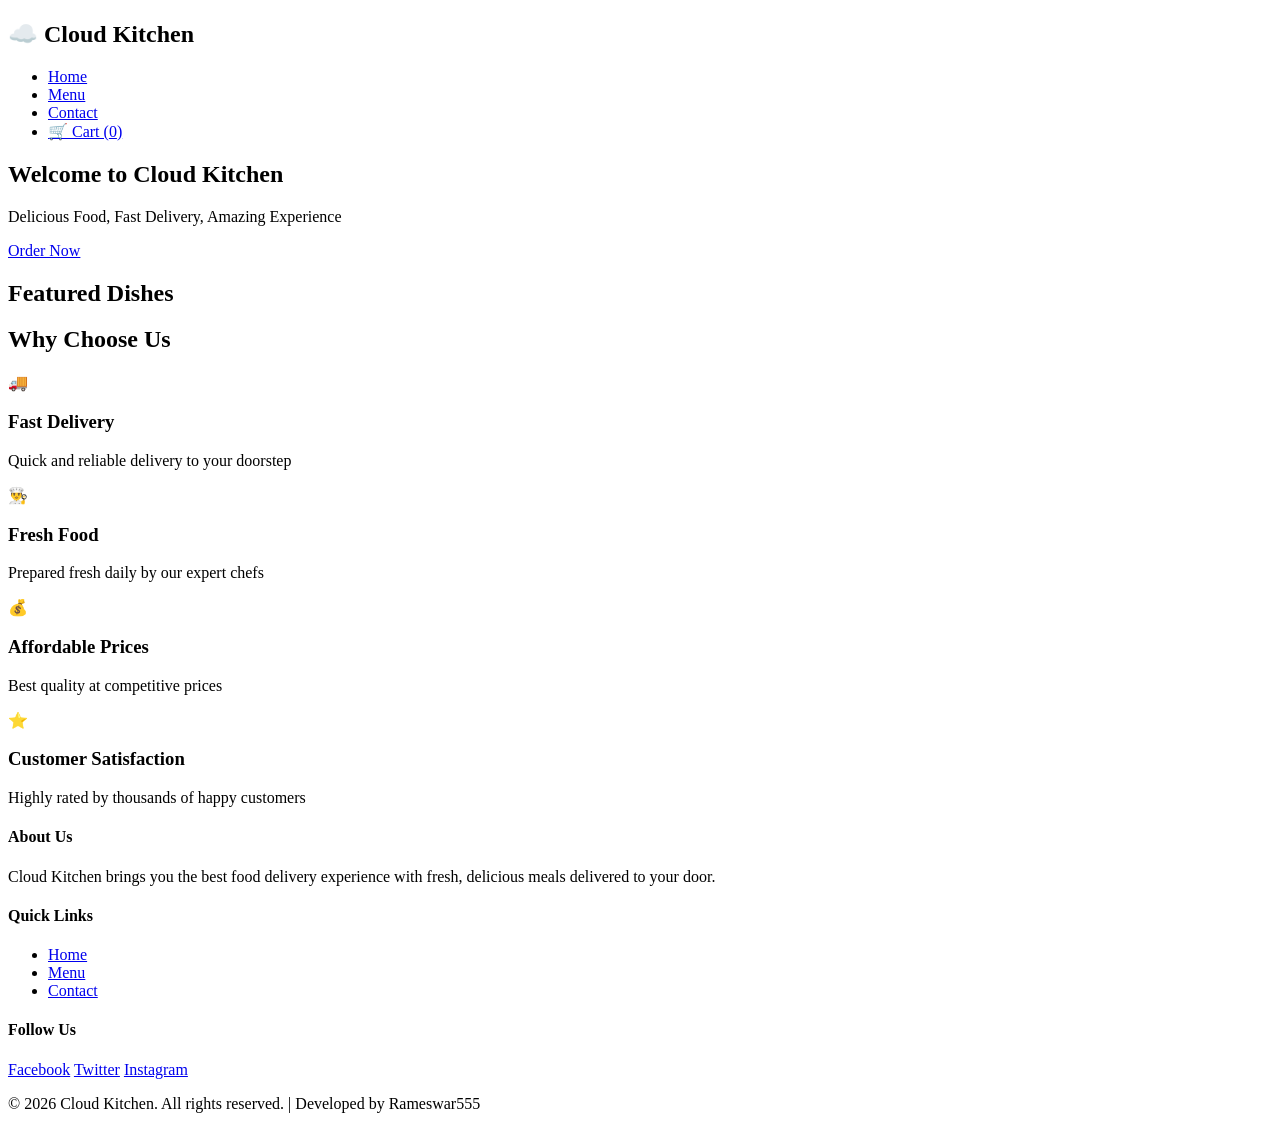
==== index.html @ 0c89e3d3 "Add index.html homepage" ====
<!DOCTYPE html>
<html lang="en">
<head>
    <meta charset="UTF-8">
    <meta name="viewport" content="width=device-width, initial-scale=1.0">
    <meta name="description" content="Cloud Kitchen - Order delicious food online with fast delivery">
    <title>Cloud Kitchen - Order Food Online</title>
    <link rel="stylesheet" href="css/styles.css">
    <link rel="stylesheet" href="css/responsive.css">
</head>
<body>
    <!-- Navigation -->
    <nav class="navbar">
        <div class="container">
            <div class="navbar-brand">
                <h1 class="logo">☁️ Cloud Kitchen</h1>
            </div>
            <ul class="nav-menu">
                <li><a href="index.html" class="active">Home</a></li>
                <li><a href="menu.html">Menu</a></li>
                <li><a href="contact.html">Contact</a></li>
                <li><a href="cart.html" class="cart-link">🛒 Cart (<span id="cart-count">0</span>)</a></li>
            </ul>
            <div class="hamburger">
                <span></span>
                <span></span>
                <span></span>
            </div>
        </div>
    </nav>

    <!-- Hero Section -->
    <section class="hero">
        <div class="hero-content">
            <h2>Welcome to Cloud Kitchen</h2>
            <p>Delicious Food, Fast Delivery, Amazing Experience</p>
            <a href="menu.html" class="btn btn-primary">Order Now</a>
        </div>
    </section>

    <!-- Featured Dishes -->
    <section class="featured">
        <div class="container">
            <h2 class="section-title">Featured Dishes</h2>
            <div class="dishes-grid" id="featured-dishes">
                <!-- Featured dishes will be loaded here by JavaScript -->
            </div>
        </div>
    </section>

    <!-- Why Choose Us -->
    <section class="why-us">
        <div class="container">
            <h2 class="section-title">Why Choose Us</h2>
            <div class="features-grid">
                <div class="feature-card">
                    <div class="feature-icon">🚚</div>
                    <h3>Fast Delivery</h3>
                    <p>Quick and reliable delivery to your doorstep</p>
                </div>
                <div class="feature-card">
                    <div class="feature-icon">👨‍🍳</div>
                    <h3>Fresh Food</h3>
                    <p>Prepared fresh daily by our expert chefs</p>
                </div>
                <div class="feature-card">
                    <div class="feature-icon">💰</div>
                    <h3>Affordable Prices</h3>
                    <p>Best quality at competitive prices</p>
                </div>
                <div class="feature-card">
                    <div class="feature-icon">⭐</div>
                    <h3>Customer Satisfaction</h3>
                    <p>Highly rated by thousands of happy customers</p>
                </div>
            </div>
        </div>
    </section>

    <!-- Footer -->
    <footer class="footer">
        <div class="container">
            <div class="footer-content">
                <div class="footer-section">
                    <h4>About Us</h4>
                    <p>Cloud Kitchen brings you the best food delivery experience with fresh, delicious meals delivered to your door.</p>
                </div>
                <div class="footer-section">
                    <h4>Quick Links</h4>
                    <ul>
                        <li><a href="index.html">Home</a></li>
                        <li><a href="menu.html">Menu</a></li>
                        <li><a href="contact.html">Contact</a></li>
                    </ul>
                </div>
                <div class="footer-section">
                    <h4>Follow Us</h4>
                    <div class="social-links">
                        <a href="#">Facebook</a>
                        <a href="#">Twitter</a>
                        <a href="#">Instagram</a>
                    </div>
                </div>
            </div>
            <div class="footer-bottom">
                <p>&copy; 2026 Cloud Kitchen. All rights reserved. | Developed by Rameswar555</p>
            </div>
        </div>
    </footer>

    <script src="js/utils.js"></script>
    <script src="js/main.js"></script>
</body>
</html>
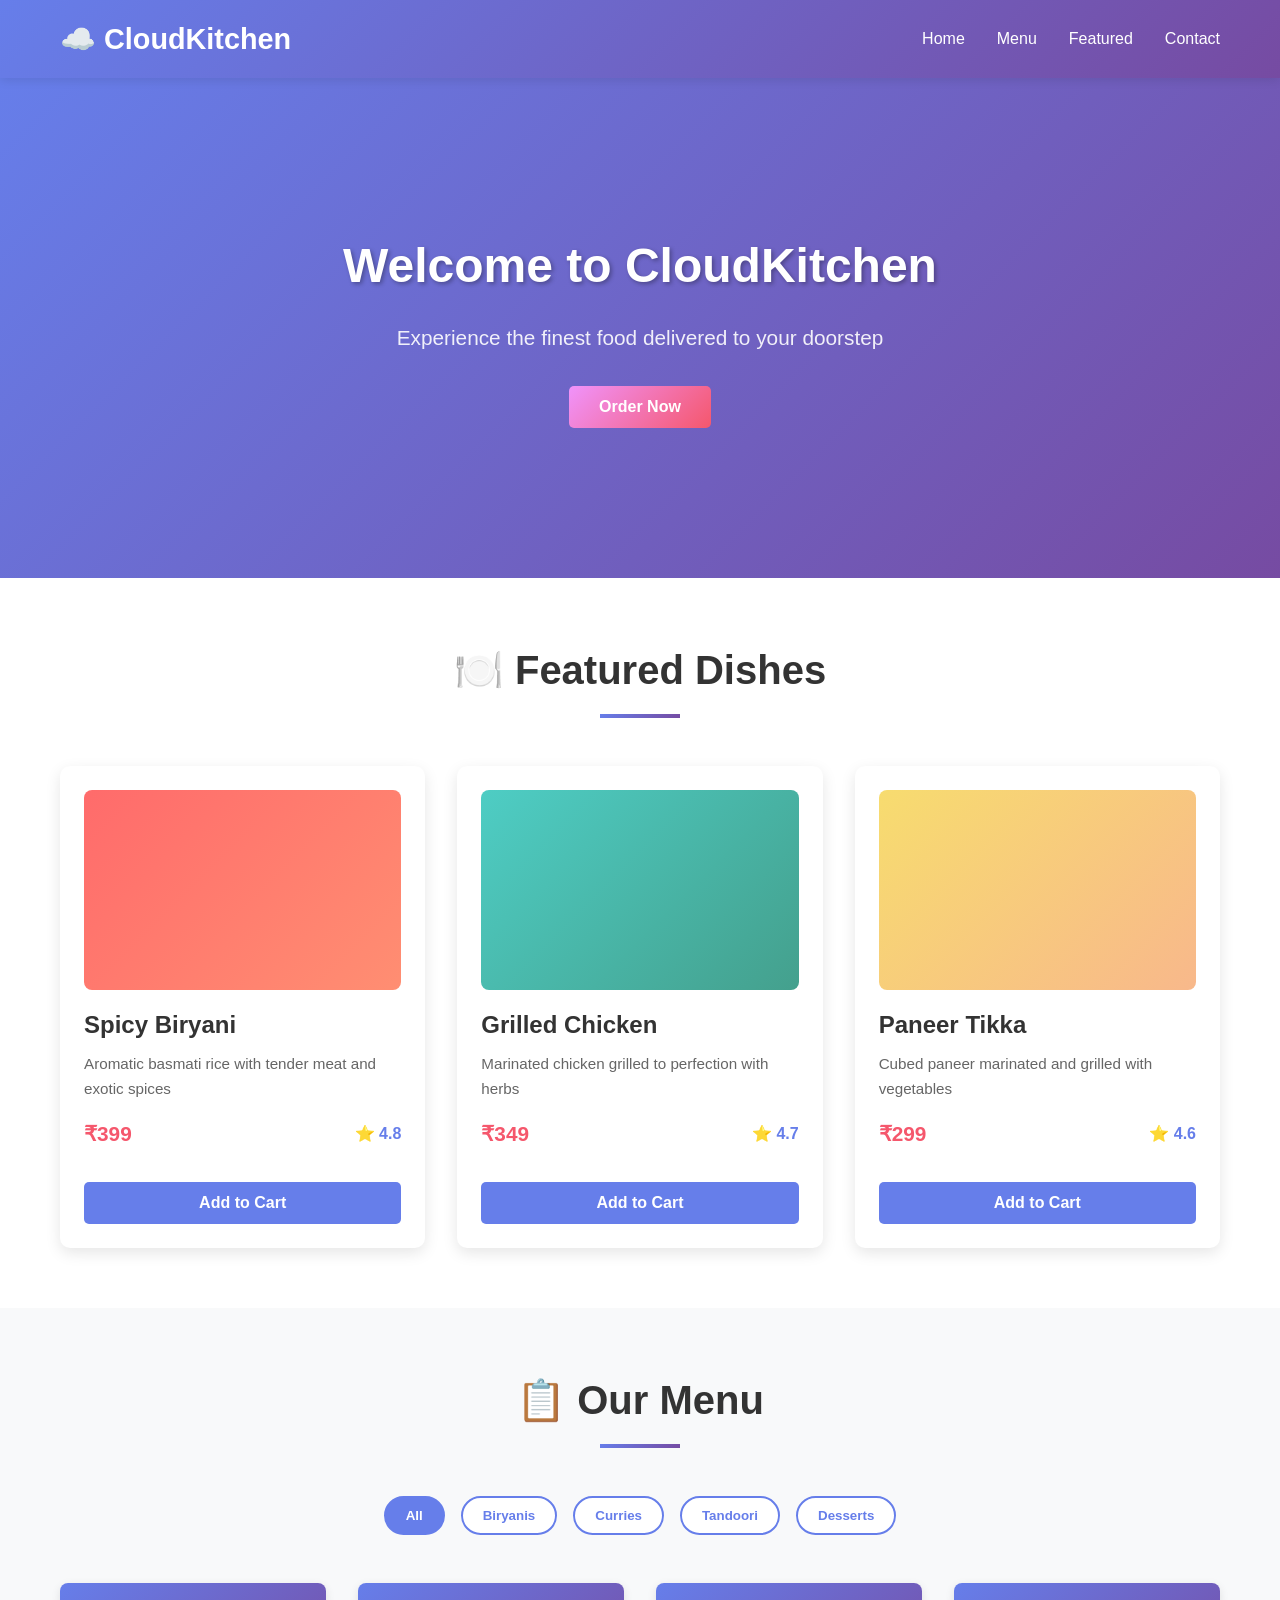
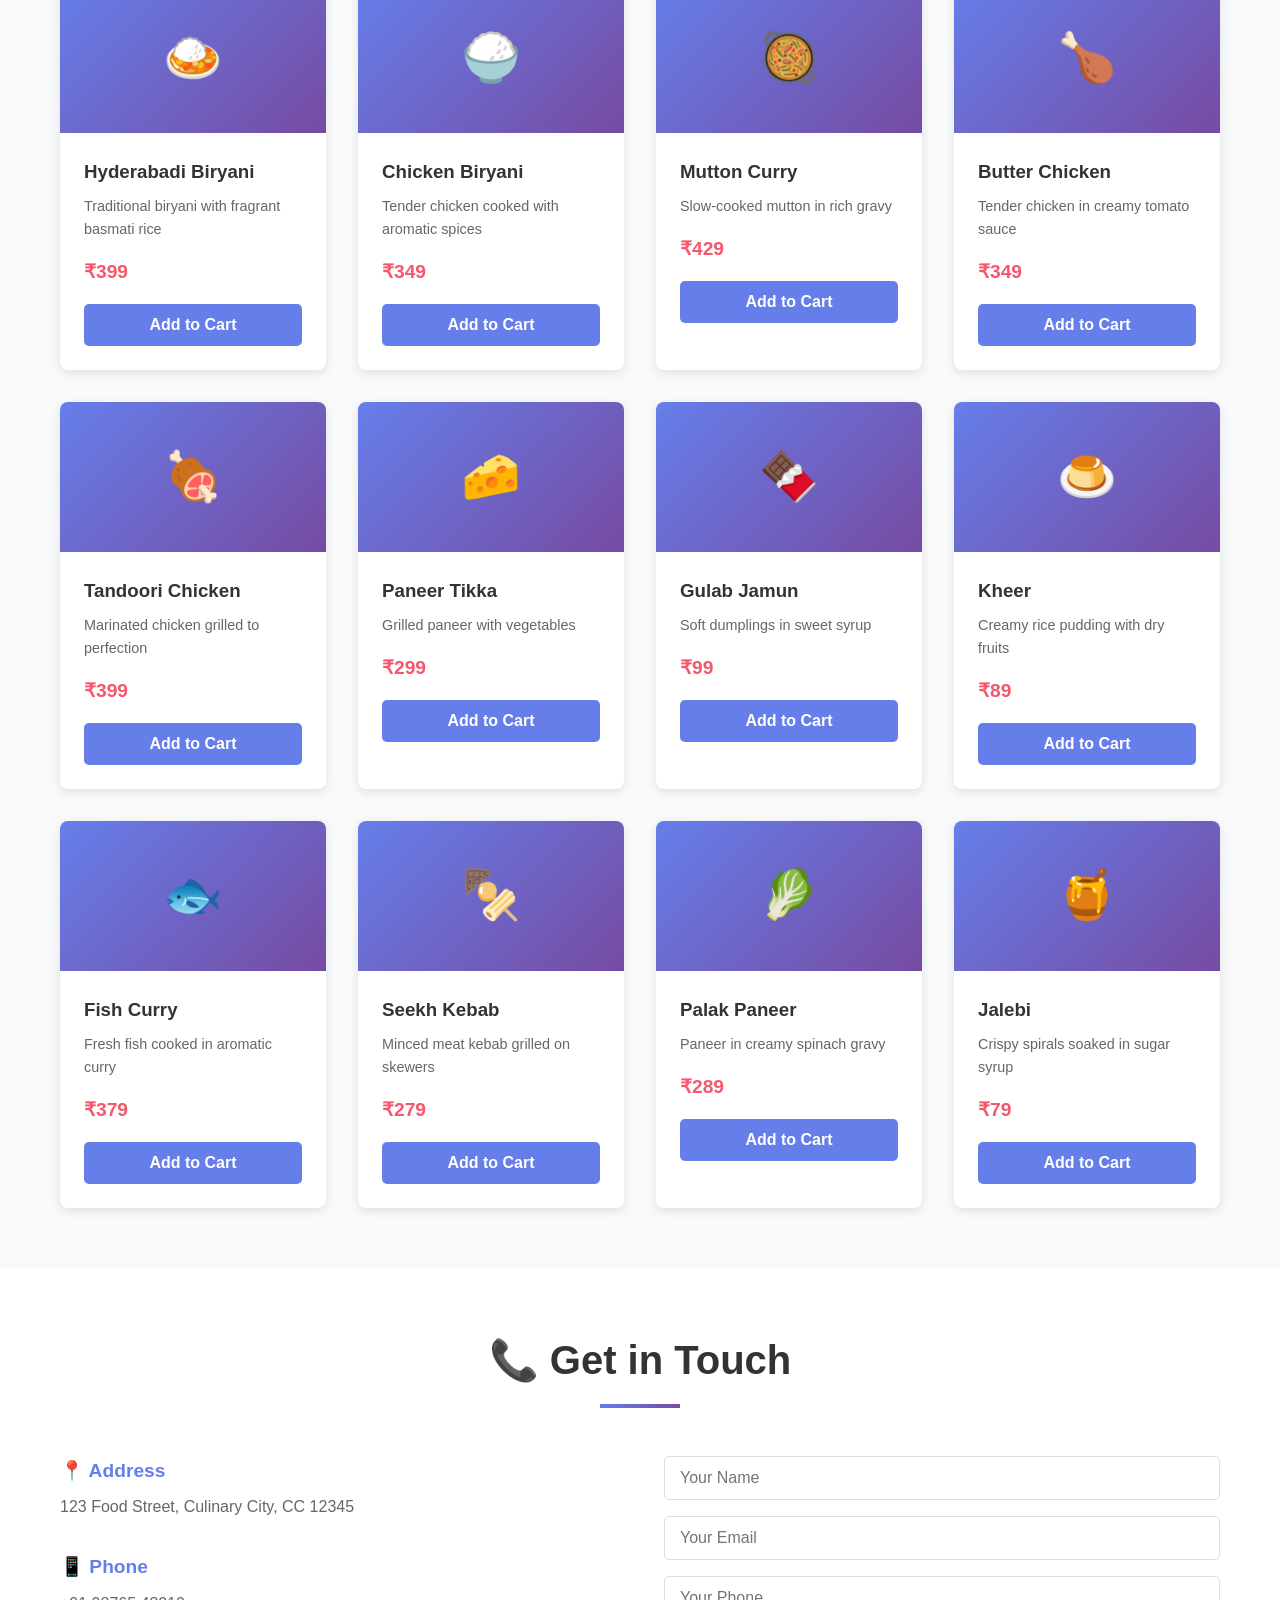
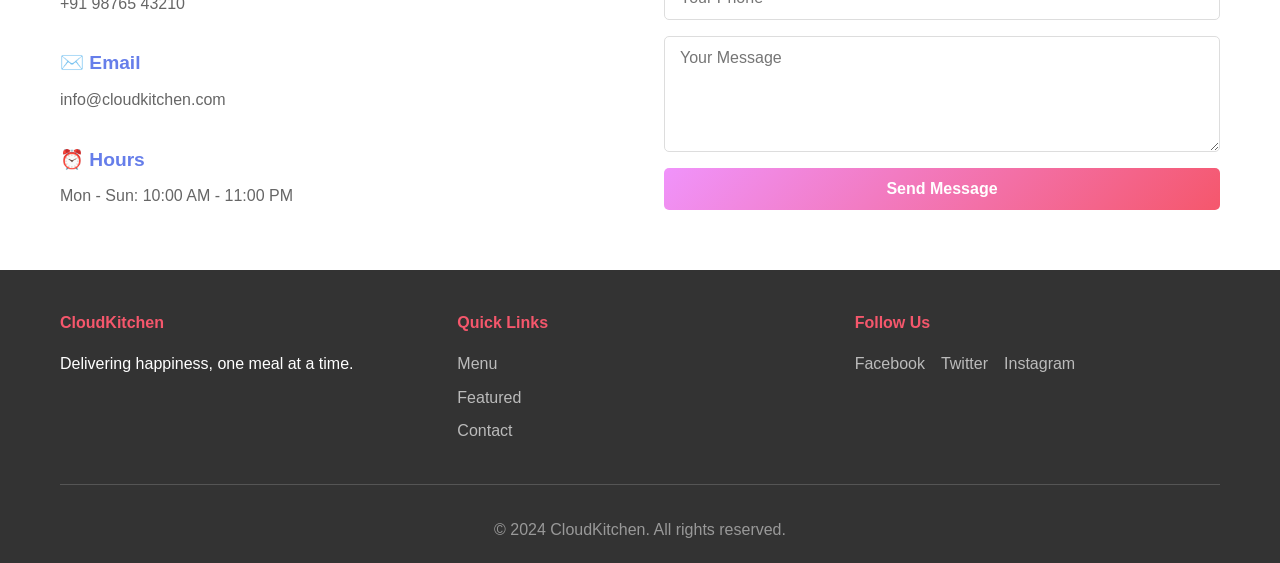
==== commit 07a2162c: "Initial commit: Add Cloud Kitchen Website project files" ====
--- a/index.html
+++ b/index.html
@@ -3,23 +3,21 @@
 <head>
     <meta charset="UTF-8">
     <meta name="viewport" content="width=device-width, initial-scale=1.0">
-    <meta name="description" content="Cloud Kitchen - Order delicious food online with fast delivery">
-    <title>Cloud Kitchen - Order Food Online</title>
-    <link rel="stylesheet" href="css/styles.css">
-    <link rel="stylesheet" href="css/responsive.css">
+    <title>CloudKitchen - Your Food Delivery Partner</title>
+    <link rel="stylesheet" href="styles.css">
 </head>
 <body>
-    <!-- Navigation -->
+    <!-- Navigation Bar -->
     <nav class="navbar">
-        <div class="container">
-            <div class="navbar-brand">
-                <h1 class="logo">☁️ Cloud Kitchen</h1>
+        <div class="nav-container">
+            <div class="logo">
+                <h1>☁️ CloudKitchen</h1>
             </div>
             <ul class="nav-menu">
-                <li><a href="index.html" class="active">Home</a></li>
-                <li><a href="menu.html">Menu</a></li>
-                <li><a href="contact.html">Contact</a></li>
-                <li><a href="cart.html" class="cart-link">🛒 Cart (<span id="cart-count">0</span>)</a></li>
+                <li><a href="#home" class="nav-link">Home</a></li>
+                <li><a href="#menu" class="nav-link">Menu</a></li>
+                <li><a href="#featured" class="nav-link">Featured</a></li>
+                <li><a href="#contact" class="nav-link">Contact</a></li>
             </ul>
             <div class="hamburger">
                 <span></span>
@@ -30,49 +28,100 @@
     </nav>
 
     <!-- Hero Section -->
-    <section class="hero">
+    <section id="home" class="hero">
         <div class="hero-content">
-            <h2>Welcome to Cloud Kitchen</h2>
-            <p>Delicious Food, Fast Delivery, Amazing Experience</p>
-            <a href="menu.html" class="btn btn-primary">Order Now</a>
+            <h2>Welcome to CloudKitchen</h2>
+            <p>Experience the finest food delivered to your doorstep</p>
+            <button class="btn btn-primary">Order Now</button>
         </div>
     </section>
 
-    <!-- Featured Dishes -->
-    <section class="featured">
+    <!-- Featured Dishes Section -->
+    <section id="featured" class="featured-section">
         <div class="container">
-            <h2 class="section-title">Featured Dishes</h2>
-            <div class="dishes-grid" id="featured-dishes">
-                <!-- Featured dishes will be loaded here by JavaScript -->
+            <h2 class="section-title">🍽️ Featured Dishes</h2>
+            <div class="featured-grid">
+                <div class="featured-card">
+                    <div class="featured-image" style="background: linear-gradient(135deg, #FF6B6B, #FF8E72);"></div>
+                    <h3>Spicy Biryani</h3>
+                    <p>Aromatic basmati rice with tender meat and exotic spices</p>
+                    <div class="price-rating">
+                        <span class="price">₹399</span>
+                        <span class="rating">⭐ 4.8</span>
+                    </div>
+                    <button class="btn btn-secondary">Add to Cart</button>
+                </div>
+                <div class="featured-card">
+                    <div class="featured-image" style="background: linear-gradient(135deg, #4ECDC4, #44A08D);"></div>
+                    <h3>Grilled Chicken</h3>
+                    <p>Marinated chicken grilled to perfection with herbs</p>
+                    <div class="price-rating">
+                        <span class="price">₹349</span>
+                        <span class="rating">⭐ 4.7</span>
+                    </div>
+                    <button class="btn btn-secondary">Add to Cart</button>
+                </div>
+                <div class="featured-card">
+                    <div class="featured-image" style="background: linear-gradient(135deg, #F7DC6F, #F8B88B);"></div>
+                    <h3>Paneer Tikka</h3>
+                    <p>Cubed paneer marinated and grilled with vegetables</p>
+                    <div class="price-rating">
+                        <span class="price">₹299</span>
+                        <span class="rating">⭐ 4.6</span>
+                    </div>
+                    <button class="btn btn-secondary">Add to Cart</button>
+                </div>
             </div>
         </div>
     </section>
 
-    <!-- Why Choose Us -->
-    <section class="why-us">
+    <!-- Menu Section -->
+    <section id="menu" class="menu-section">
         <div class="container">
-            <h2 class="section-title">Why Choose Us</h2>
-            <div class="features-grid">
-                <div class="feature-card">
-                    <div class="feature-icon">🚚</div>
-                    <h3>Fast Delivery</h3>
-                    <p>Quick and reliable delivery to your doorstep</p>
+            <h2 class="section-title">📋 Our Menu</h2>
+            <div class="menu-categories">
+                <button class="category-btn active" data-category="all">All</button>
+                <button class="category-btn" data-category="biryanis">Biryanis</button>
+                <button class="category-btn" data-category="curries">Curries</button>
+                <button class="category-btn" data-category="tandoori">Tandoori</button>
+                <button class="category-btn" data-category="desserts">Desserts</button>
+            </div>
+            <div class="menu-grid" id="menuGrid">
+                <!-- Menu items will be populated by JavaScript -->
+            </div>
+        </div>
+    </section>
+
+    <!-- Contact Section -->
+    <section id="contact" class="contact-section">
+        <div class="container">
+            <h2 class="section-title">📞 Get in Touch</h2>
+            <div class="contact-content">
+                <div class="contact-info">
+                    <div class="info-item">
+                        <h3>📍 Address</h3>
+                        <p>123 Food Street, Culinary City, CC 12345</p>
+                    </div>
+                    <div class="info-item">
+                        <h3>📱 Phone</h3>
+                        <p>+91 98765 43210</p>
+                    </div>
+                    <div class="info-item">
+                        <h3>✉️ Email</h3>
+                        <p>info@cloudkitchen.com</p>
+                    </div>
+                    <div class="info-item">
+                        <h3>⏰ Hours</h3>
+                        <p>Mon - Sun: 10:00 AM - 11:00 PM</p>
+                    </div>
                 </div>
-                <div class="feature-card">
-                    <div class="feature-icon">👨‍🍳</div>
-                    <h3>Fresh Food</h3>
-                    <p>Prepared fresh daily by our expert chefs</p>
-                </div>
-                <div class="feature-card">
-                    <div class="feature-icon">💰</div>
-                    <h3>Affordable Prices</h3>
-                    <p>Best quality at competitive prices</p>
-                </div>
-                <div class="feature-card">
-                    <div class="feature-icon">⭐</div>
-                    <h3>Customer Satisfaction</h3>
-                    <p>Highly rated by thousands of happy customers</p>
-                </div>
+                <form class="contact-form" id="contactForm">
+                    <input type="text" placeholder="Your Name" required>
+                    <input type="email" placeholder="Your Email" required>
+                    <input type="tel" placeholder="Your Phone" required>
+                    <textarea placeholder="Your Message" rows="5" required></textarea>
+                    <button type="submit" class="btn btn-primary">Send Message</button>
+                </form>
             </div>
         </div>
     </section>
@@ -82,15 +131,15 @@
         <div class="container">
             <div class="footer-content">
                 <div class="footer-section">
-                    <h4>About Us</h4>
-                    <p>Cloud Kitchen brings you the best food delivery experience with fresh, delicious meals delivered to your door.</p>
+                    <h4>CloudKitchen</h4>
+                    <p>Delivering happiness, one meal at a time.</p>
                 </div>
                 <div class="footer-section">
                     <h4>Quick Links</h4>
                     <ul>
-                        <li><a href="index.html">Home</a></li>
-                        <li><a href="menu.html">Menu</a></li>
-                        <li><a href="contact.html">Contact</a></li>
+                        <li><a href="#menu">Menu</a></li>
+                        <li><a href="#featured">Featured</a></li>
+                        <li><a href="#contact">Contact</a></li>
                     </ul>
                 </div>
                 <div class="footer-section">
@@ -103,12 +152,11 @@
                 </div>
             </div>
             <div class="footer-bottom">
-                <p>&copy; 2026 Cloud Kitchen. All rights reserved. | Developed by Rameswar555</p>
+                <p>&copy; 2024 CloudKitchen. All rights reserved.</p>
             </div>
         </div>
     </footer>
 
-    <script src="js/utils.js"></script>
-    <script src="js/main.js"></script>
+    <script src="script.js"></script>
 </body>
-</html>
+</html>
--- a/styles.css
+++ b/styles.css
@@ -0,0 +1,460 @@
+* {
+    margin: 0;
+    padding: 0;
+    box-sizing: border-box;
+}
+
+body {
+    font-family: 'Segoe UI', Tahoma, Geneva, Verdana, sans-serif;
+    line-height: 1.6;
+    color: #333;
+    background-color: #f8f9fa;
+}
+
+.container {
+    max-width: 1200px;
+    margin: 0 auto;
+    padding: 0 20px;
+}
+
+/* Navigation Bar */
+.navbar {
+    background: linear-gradient(135deg, #667eea 0%, #764ba2 100%);
+    padding: 1rem 0;
+    position: sticky;
+    top: 0;
+    z-index: 1000;
+    box-shadow: 0 2px 10px rgba(0, 0, 0, 0.1);
+}
+
+.nav-container {
+    max-width: 1200px;
+    margin: 0 auto;
+    padding: 0 20px;
+    display: flex;
+    justify-content: space-between;
+    align-items: center;
+}
+
+.logo h1 {
+    color: white;
+    font-size: 1.8rem;
+    font-weight: 700;
+}
+
+.nav-menu {
+    display: flex;
+    list-style: none;
+    gap: 2rem;
+}
+
+.nav-link {
+    color: white;
+    text-decoration: none;
+    font-weight: 500;
+    transition: opacity 0.3s ease;
+}
+
+.nav-link:hover {
+    opacity: 0.8;
+}
+
+.hamburger {
+    display: none;
+    flex-direction: column;
+    cursor: pointer;
+}
+
+.hamburger span {
+    width: 25px;
+    height: 3px;
+    background-color: white;
+    margin: 5px 0;
+    transition: 0.3s;
+}
+
+/* Hero Section */
+.hero {
+    background: linear-gradient(135deg, #667eea 0%, #764ba2 100%);
+    color: white;
+    padding: 100px 20px;
+    text-align: center;
+    min-height: 500px;
+    display: flex;
+    align-items: center;
+    justify-content: center;
+}
+
+.hero-content h2 {
+    font-size: 3rem;
+    margin-bottom: 1rem;
+    text-shadow: 2px 2px 4px rgba(0, 0, 0, 0.3);
+}
+
+.hero-content p {
+    font-size: 1.3rem;
+    margin-bottom: 2rem;
+    opacity: 0.9;
+}
+
+/* Buttons */
+.btn {
+    padding: 12px 30px;
+    border: none;
+    border-radius: 5px;
+    font-size: 1rem;
+    cursor: pointer;
+    transition: all 0.3s ease;
+    font-weight: 600;
+}
+
+.btn-primary {
+    background: linear-gradient(135deg, #f093fb 0%, #f5576c 100%);
+    color: white;
+}
+
+.btn-primary:hover {
+    transform: translateY(-2px);
+    box-shadow: 0 5px 15px rgba(245, 87, 108, 0.4);
+}
+
+.btn-secondary {
+    background-color: #667eea;
+    color: white;
+    width: 100%;
+    margin-top: 1rem;
+}
+
+.btn-secondary:hover {
+    background-color: #764ba2;
+    transform: translateY(-2px);
+}
+
+/* Featured Section */
+.featured-section {
+    padding: 60px 20px;
+    background-color: white;
+}
+
+.section-title {
+    text-align: center;
+    font-size: 2.5rem;
+    margin-bottom: 3rem;
+    color: #333;
+    position: relative;
+    padding-bottom: 1rem;
+}
+
+.section-title::after {
+    content: '';
+    position: absolute;
+    width: 80px;
+    height: 4px;
+    background: linear-gradient(135deg, #667eea 0%, #764ba2 100%);
+    bottom: 0;
+    left: 50%;
+    transform: translateX(-50%);
+}
+
+.featured-grid {
+    display: grid;
+    grid-template-columns: repeat(auto-fit, minmax(280px, 1fr));
+    gap: 2rem;
+}
+
+.featured-card {
+    background: white;
+    border-radius: 10px;
+    overflow: hidden;
+    box-shadow: 0 5px 15px rgba(0, 0, 0, 0.1);
+    transition: transform 0.3s ease, box-shadow 0.3s ease;
+    padding: 1.5rem;
+}
+
+.featured-card:hover {
+    transform: translateY(-10px);
+    box-shadow: 0 15px 30px rgba(0, 0, 0, 0.15);
+}
+
+.featured-image {
+    width: 100%;
+    height: 200px;
+    border-radius: 8px;
+    margin-bottom: 1rem;
+}
+
+.featured-card h3 {
+    font-size: 1.5rem;
+    margin-bottom: 0.5rem;
+    color: #333;
+}
+
+.featured-card p {
+    color: #666;
+    margin-bottom: 1rem;
+    font-size: 0.95rem;
+}
+
+.price-rating {
+    display: flex;
+    justify-content: space-between;
+    align-items: center;
+    margin-bottom: 1rem;
+    font-weight: 600;
+}
+
+.price {
+    color: #f5576c;
+    font-size: 1.3rem;
+}
+
+.rating {
+    color: #667eea;
+}
+
+/* Menu Section */
+.menu-section {
+    padding: 60px 20px;
+    background-color: #f8f9fa;
+}
+
+.menu-categories {
+    display: flex;
+    justify-content: center;
+    gap: 1rem;
+    margin-bottom: 3rem;
+    flex-wrap: wrap;
+}
+
+.category-btn {
+    padding: 10px 20px;
+    border: 2px solid #667eea;
+    background-color: white;
+    color: #667eea;
+    border-radius: 25px;
+    cursor: pointer;
+    font-weight: 600;
+    transition: all 0.3s ease;
+}
+
+.category-btn:hover,
+.category-btn.active {
+    background-color: #667eea;
+    color: white;
+}
+
+.menu-grid {
+    display: grid;
+    grid-template-columns: repeat(auto-fill, minmax(250px, 1fr));
+    gap: 2rem;
+}
+
+.menu-item {
+    background: white;
+    border-radius: 8px;
+    overflow: hidden;
+    box-shadow: 0 3px 10px rgba(0, 0, 0, 0.1);
+    transition: transform 0.3s ease;
+}
+
+.menu-item:hover {
+    transform: translateY(-5px);
+}
+
+.menu-item-image {
+    width: 100%;
+    height: 150px;
+    background: linear-gradient(135deg, #667eea 0%, #764ba2 100%);
+    display: flex;
+    align-items: center;
+    justify-content: center;
+    font-size: 3rem;
+}
+
+.menu-item-content {
+    padding: 1.5rem;
+}
+
+.menu-item-content h3 {
+    margin-bottom: 0.5rem;
+    color: #333;
+}
+
+.menu-item-content p {
+    color: #666;
+    font-size: 0.9rem;
+    margin-bottom: 1rem;
+}
+
+.menu-item-price {
+    font-weight: 700;
+    color: #f5576c;
+    font-size: 1.2rem;
+}
+
+/* Contact Section */
+.contact-section {
+    padding: 60px 20px;
+    background-color: white;
+}
+
+.contact-content {
+    display: grid;
+    grid-template-columns: 1fr 1fr;
+    gap: 3rem;
+    margin-top: 3rem;
+}
+
+.contact-info {
+    display: flex;
+    flex-direction: column;
+    gap: 2rem;
+}
+
+.info-item h3 {
+    color: #667eea;
+    margin-bottom: 0.5rem;
+    font-size: 1.2rem;
+}
+
+.info-item p {
+    color: #666;
+}
+
+.contact-form {
+    display: flex;
+    flex-direction: column;
+    gap: 1rem;
+}
+
+.contact-form input,
+.contact-form textarea {
+    padding: 12px 15px;
+    border: 1px solid #ddd;
+    border-radius: 5px;
+    font-family: inherit;
+    font-size: 1rem;
+    transition: border-color 0.3s ease;
+}
+
+.contact-form input:focus,
+.contact-form textarea:focus {
+    outline: none;
+    border-color: #667eea;
+    box-shadow: 0 0 5px rgba(102, 126, 234, 0.3);
+}
+
+/* Footer */
+.footer {
+    background-color: #333;
+    color: #fff;
+    padding: 40px 20px 20px;
+}
+
+.footer-content {
+    display: grid;
+    grid-template-columns: repeat(auto-fit, minmax(250px, 1fr));
+    gap: 2rem;
+    margin-bottom: 2rem;
+}
+
+.footer-section h4 {
+    margin-bottom: 1rem;
+    color: #f5576c;
+}
+
+.footer-section ul {
+    list-style: none;
+}
+
+.footer-section ul li {
+    margin-bottom: 0.5rem;
+}
+
+.footer-section a {
+    color: #bbb;
+    text-decoration: none;
+    transition: color 0.3s ease;
+}
+
+.footer-section a:hover {
+    color: #fff;
+}
+
+.social-links {
+    display: flex;
+    gap: 1rem;
+}
+
+.footer-bottom {
+    text-align: center;
+    padding-top: 2rem;
+    border-top: 1px solid #555;
+    color: #999;
+}
+
+/* Responsive Design */
+@media (max-width: 768px) {
+    .nav-menu {
+        gap: 1rem;
+    }
+
+    .hero-content h2 {
+        font-size: 2rem;
+    }
+
+    .hero-content p {
+        font-size: 1rem;
+    }
+
+    .section-title {
+        font-size: 2rem;
+    }
+
+    .featured-grid,
+    .menu-grid {
+        grid-template-columns: 1fr;
+    }
+
+    .contact-content {
+        grid-template-columns: 1fr;
+    }
+
+    .menu-categories {
+        gap: 0.5rem;
+    }
+
+    .category-btn {
+        padding: 8px 15px;
+        font-size: 0.9rem;
+    }
+}
+
+@media (max-width: 480px) {
+    .nav-menu {
+        display: none;
+    }
+
+    .hamburger {
+        display: flex;
+    }
+
+    .hero-content h2 {
+        font-size: 1.5rem;
+    }
+
+    .section-title {
+        font-size: 1.5rem;
+    }
+
+    .btn {
+        padding: 10px 20px;
+        font-size: 0.9rem;
+    }
+
+    .price-rating {
+        flex-direction: column;
+        align-items: flex-start;
+        gap: 0.5rem;
+    }
+}
